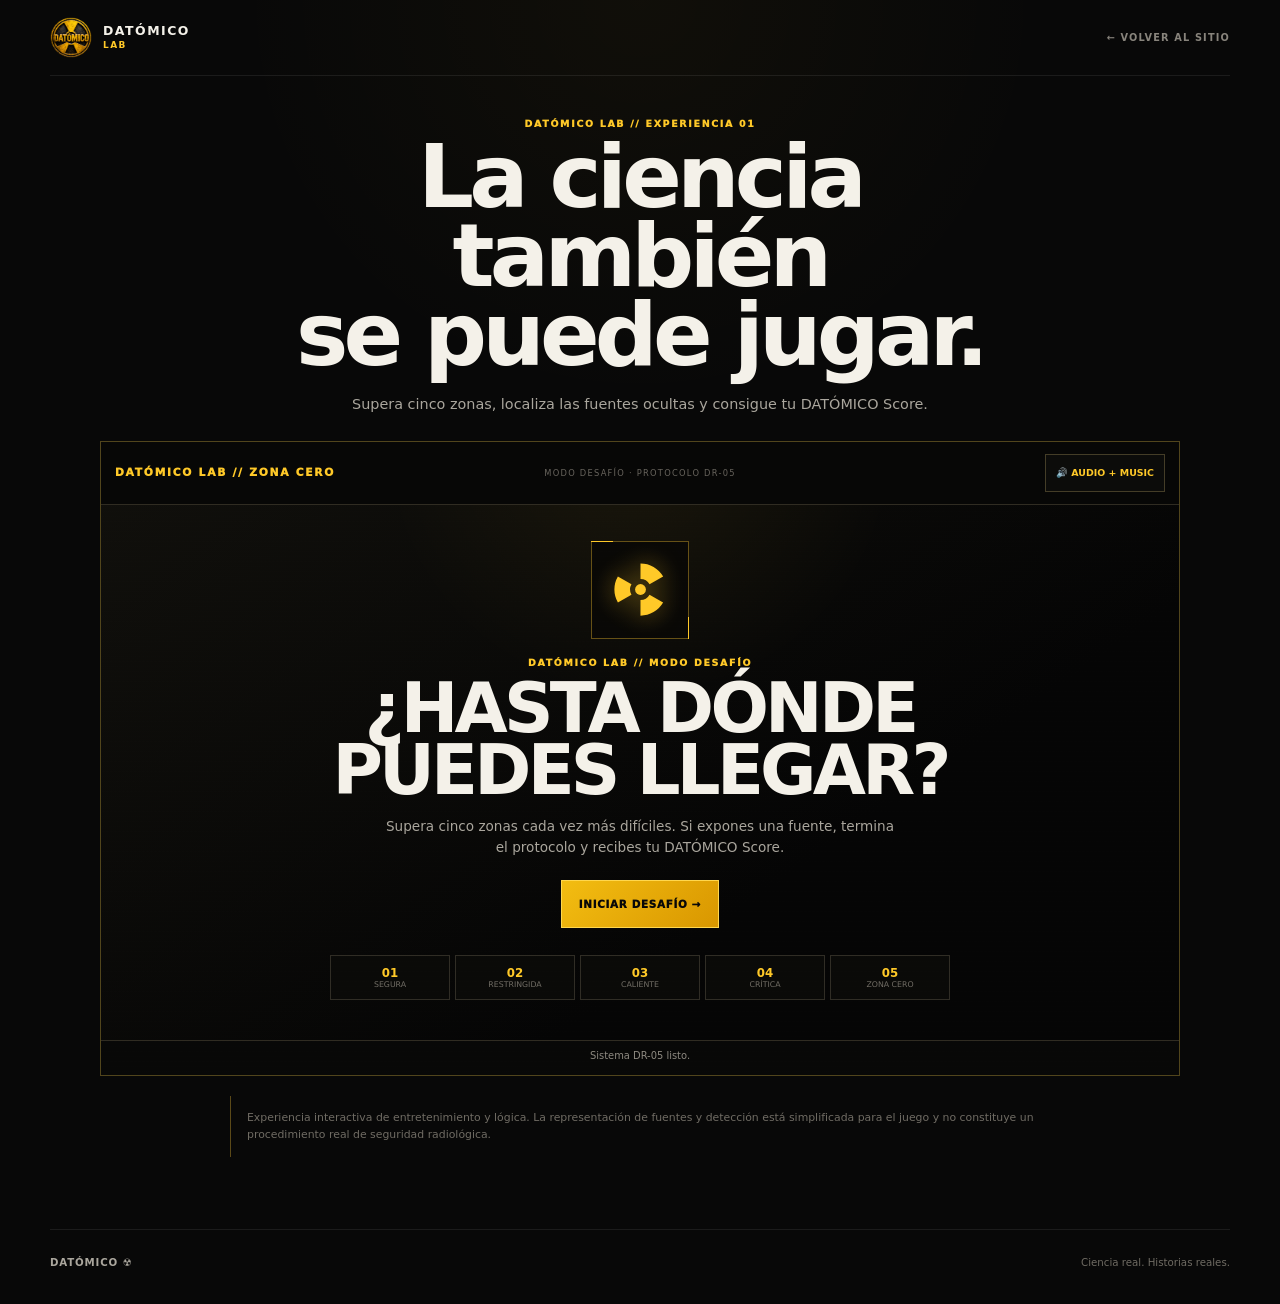
==== lab/index.html @ 13101030 "Add files via upload" ====
<!doctype html>
<html lang="es-MX">
<head>
  <meta charset="utf-8">
  <meta name="viewport" content="width=device-width,initial-scale=1,viewport-fit=cover">
  <title>DATÓMICO LAB | Zona Cero</title>
  <meta name="description" content="DATÓMICO LAB — Zona Cero. Supera cinco zonas de contaminación, localiza las fuentes ocultas y consigue tu DATÓMICO Score.">
  <meta name="robots" content="index,follow,max-image-preview:large">
  <meta name="theme-color" content="#080808">
  <link rel="canonical" href="https://datomicotv.com/lab/">
  <link rel="icon" href="../assets/datomico-logo.png">

  <meta property="og:type" content="website">
  <meta property="og:site_name" content="DATÓMICO">
  <meta property="og:locale" content="es_MX">
  <meta property="og:url" content="https://datomicotv.com/lab/">
  <meta property="og:title" content="DATÓMICO LAB — Zona Cero">
  <meta property="og:description" content="¿Hasta dónde puedes llegar? Supera cinco niveles, consigue tu DATÓMICO Score y reta a la comunidad.">
  <meta property="og:image" content="https://datomicotv.com/assets/og-datomico.jpg">

  <meta name="twitter:card" content="summary_large_image">
  <meta name="twitter:title" content="DATÓMICO LAB — Zona Cero">
  <meta name="twitter:description" content="Supera cinco niveles y reta a la comunidad DATÓMICO.">
  <meta name="twitter:image" content="https://datomicotv.com/assets/og-datomico.jpg">

  <!-- Google Analytics 4 -->
  <script async src="https://www.googletagmanager.com/gtag/js?id=G-4RXF2WEG4E"></script>
  <script>
    window.dataLayer = window.dataLayer || [];
    function gtag(){dataLayer.push(arguments);}
    gtag('js', new Date());
    gtag('config', 'G-4RXF2WEG4E');
  </script>

  <style>
    :root{
      --site-bg:#080808;
      --site-text:#f4f1e9;
      --site-muted:#8f8b82;
      --site-gold:#ffc928;
      --site-line:rgba(255,255,255,.08);
      --site-max:1180px;
    }
    *{box-sizing:border-box}
    html{background:#080808;color-scheme:dark}
    body{
      margin:0;
      min-height:100vh;
      background:
        radial-gradient(circle at 50% 0,rgba(255,201,40,.035),transparent 28%),
        #080808;
      color:var(--site-text);
      font-family:Inter,ui-sans-serif,system-ui,-apple-system,BlinkMacSystemFont,"Segoe UI",sans-serif;
    }
    a{color:inherit;text-decoration:none}
    .site-header{
      width:min(calc(100% - 32px),var(--site-max));
      min-height:76px;
      margin:0 auto;
      display:flex;
      align-items:center;
      justify-content:space-between;
      gap:20px;
      border-bottom:1px solid var(--site-line);
    }
    .site-brand{
      display:flex;
      align-items:center;
      gap:11px;
    }
    .site-brand img{
      width:42px;
      height:42px;
      object-fit:contain;
      display:block;
    }
    .site-brand-copy{
      display:flex;
      flex-direction:column;
      line-height:1.1;
    }
    .site-brand-copy strong{
      font-size:.78rem;
      letter-spacing:.12em;
    }
    .site-brand-copy span{
      margin-top:3px;
      color:var(--site-gold);
      font-size:.56rem;
      font-weight:900;
      letter-spacing:.16em;
    }
    .site-back{
      color:#88847c;
      font-size:.61rem;
      font-weight:850;
      letter-spacing:.12em;
      transition:color .2s ease;
    }
    .site-back:hover{color:var(--site-gold)}
    .page{
      width:min(calc(100% - 24px),1080px);
      margin:0 auto;
      padding:42px 0 72px;
    }
    .page-intro{
      max-width:760px;
      margin:0 auto 26px;
      text-align:center;
    }
    .page-intro .eyebrow{
      color:var(--site-gold);
      font-size:.59rem;
      font-weight:950;
      letter-spacing:.18em;
      margin-bottom:8px;
    }
    .page-intro h1{
      margin:0;
      font-size:clamp(2.6rem,7vw,5.5rem);
      line-height:.9;
      letter-spacing:-.055em;
    }
    .page-intro p{
      max-width:620px;
      margin:18px auto 0;
      color:#aaa69d;
      font-size:.9rem;
      line-height:1.55;
    }
    .disclaimer{
      max-width:820px;
      margin:20px auto 0;
      padding:14px 16px;
      border-left:1px solid #5b4918;
      color:#706c64;
      font-size:.68rem;
      line-height:1.5;
    }
    .site-footer{
      width:min(calc(100% - 32px),var(--site-max));
      margin:0 auto;
      padding:26px 0 36px;
      border-top:1px solid var(--site-line);
      display:flex;
      align-items:center;
      justify-content:space-between;
      gap:16px;
      color:#6f6b63;
      font-size:.64rem;
    }
    .site-footer strong{color:#aaa69d;letter-spacing:.08em}
    @media(max-width:720px){
      .site-header{width:min(calc(100% - 20px),var(--site-max));min-height:66px}
      .site-brand img{width:36px;height:36px}
      .site-back{font-size:.52rem}
      .page{width:min(calc(100% - 10px),1080px);padding:28px 0 50px}
      .page-intro{padding:0 10px}
      .site-footer{width:min(calc(100% - 20px),var(--site-max));flex-direction:column;align-items:flex-start}
    }

    /* ===============================
       DATÓMICO LAB — V10.2 APPROVED
    =============================== */
    #dz102{--y:#ffc928;--yd:#896b16;--ln:#353127;--tx:#f4f1e9;--mu:#918d84;--rd:#e55c46;--gn:#7ed17a;font-family:Inter,system-ui,sans-serif;color:var(--tx)}
    #dz102 *{box-sizing:border-box}#dz102 button,#dz102 a,#dz102 textarea{font:inherit}
    #dz102 .machine{position:relative;overflow:hidden;border:1px solid #51451c;background:radial-gradient(circle at 50% 0,rgba(255,201,40,.06),transparent 31%),linear-gradient(145deg,#11100c,#050505 66%)}
    #dz102 .lines{position:absolute;inset:0;z-index:30;pointer-events:none;opacity:.4;background:repeating-linear-gradient(to bottom,transparent 0,transparent 4px,rgba(255,255,255,.011) 5px)}
    #dz102 .top{position:relative;z-index:31;display:grid;grid-template-columns:1fr auto 1fr;align-items:center;gap:10px;padding:12px 14px;border-bottom:1px solid #302c22;background:#070706}
    #dz102 .brand{color:var(--y);font-size:.67rem;font-weight:950;letter-spacing:.16em}#dz102 .proto{text-align:center;color:#68645d;font-size:.52rem;letter-spacing:.15em}#dz102 .audio{justify-self:end;min-height:38px;padding:0 10px;border:1px solid #443d27;background:#0c0c0a;color:var(--y);font-size:.59rem;font-weight:900;cursor:pointer}
    #dz102 .screen{display:none;position:relative;z-index:2}#dz102 .screen.active{display:block}#dz102 .intro,#dz102 .final{padding:36px 20px 40px;text-align:center}
    #dz102 .symbol{width:98px;height:98px;margin:0 auto 18px;display:grid;place-items:center;position:relative;border:1px solid #665116;background:radial-gradient(circle,rgba(255,201,40,.07),transparent 65%),#090806}#dz102 .symbol:before,#dz102 .symbol:after{content:"";position:absolute;background:var(--y)}#dz102 .symbol:before{width:22px;height:1px;left:-1px;top:-1px}#dz102 .symbol:after{width:1px;height:22px;right:-1px;bottom:-1px}#dz102 .symbol svg{width:63px;height:63px;fill:var(--y);filter:drop-shadow(0 0 12px rgba(255,201,40,.34))}
    #dz102 .kick{color:var(--y);font-size:.59rem;font-weight:950;letter-spacing:.18em;margin-bottom:9px}#dz102 h2{font-size:clamp(2.25rem,7vw,4.3rem);line-height:.91;letter-spacing:-.055em;margin:0 0 14px}#dz102 .intro>p,#dz102 .final>p{max-width:60ch;margin:0 auto 22px;color:#aaa69d;font-size:.85rem;line-height:1.55}
    #dz102 .primary,#dz102 .secondary,#dz102 .facebook,#dz102 .save{min-height:48px;padding:0 17px;display:inline-flex;align-items:center;justify-content:center;border:1px solid;font-size:.65rem;font-weight:950;letter-spacing:.065em;cursor:pointer;text-decoration:none}#dz102 .primary{border-color:#ffd74e;background:linear-gradient(135deg,#f3bd11,#d99700);color:#080808}#dz102 .secondary{border-color:#464239;background:#0c0c0a;color:#c9c5bb}#dz102 .facebook{border-color:#755e1a;background:#11100c;color:var(--y)}#dz102 .save{border-color:#426144;background:#0b120b;color:var(--gn)}
    #dz102 .levels{max-width:620px;margin:27px auto 0;display:grid;grid-template-columns:repeat(5,1fr);gap:5px}#dz102 .lv{padding:10px 4px;border:1px solid #302d25;background:#0a0a08}#dz102 .lv b{display:block;color:var(--y);font-size:.74rem}#dz102 .lv span{display:block;color:#716d65;font-size:.49rem}
    #dz102 .hud{display:grid;grid-template-columns:repeat(5,1fr);border-bottom:1px solid #302c22;background:#080807}#dz102 .hb{padding:10px 11px;border-right:1px solid #302c22;min-width:0}#dz102 .hb:last-child{border-right:0}#dz102 .label{color:#69655e;font-size:.47rem;letter-spacing:.14em;margin-bottom:3px}#dz102 .value{font-size:.84rem;font-weight:950;font-variant-numeric:tabular-nums}#dz102 .gold{color:var(--y)}
    #dz102 .progress{height:3px;background:#171611}#dz102 .progress span{display:block;height:100%;background:linear-gradient(90deg,var(--yd),var(--y));transition:width .3s}
    #dz102 .layout{display:grid;grid-template-columns:minmax(0,1fr) 205px}#dz102 .bz{padding:18px;background:radial-gradient(circle at center,rgba(255,201,40,.025),transparent 56%),#040404;min-width:0}#dz102 .lh{text-align:center;margin-bottom:10px}#dz102 .lh strong{display:block;font-size:.68rem;letter-spacing:.15em}#dz102 .lh span{color:#716d65;font-size:.55rem;letter-spacing:.09em}
    #dz102 .frame{position:relative;max-width:620px;margin:0 auto;padding:14px;border:1px solid #4a4021;background:linear-gradient(145deg,#15140f,#090908);box-shadow:0 14px 35px rgba(0,0,0,.25)}#dz102 .frame:before,#dz102 .frame:after{content:"";position:absolute;width:22px;height:22px;pointer-events:none}#dz102 .frame:before{left:8px;top:8px;border-left:2px solid var(--yd);border-top:2px solid var(--yd)}#dz102 .frame:after{right:8px;bottom:8px;border-right:2px solid var(--yd);border-bottom:2px solid var(--yd)}
    #dz102 .board{--sz:8;display:grid;grid-template-columns:repeat(var(--sz),minmax(0,1fr));gap:3px;width:100%;padding:4px;border:1px solid #29261c;background:#050505}
    #dz102 .cell{aspect-ratio:1/1;width:100%;min-width:0;min-height:0;padding:0;display:grid;place-items:center;border:1px solid #38352c;background:linear-gradient(145deg,#1b1a16,#11110e 55%,#0c0c0a);box-shadow:inset 1px 1px rgba(255,255,255,.025),inset -2px -2px rgba(0,0,0,.45);color:#ddd9cf;font-weight:950;font-size:clamp(.72rem,2.15vw,1.12rem);line-height:1;cursor:pointer;user-select:none}
    #dz102 .cell.revealed{cursor:default;background:#070707;border-color:#24221c;box-shadow:inset 0 0 10px #000}#dz102 .cell.flagged{color:var(--y);border-color:#624e15;background:radial-gradient(circle,rgba(255,201,40,.1),transparent 68%),#11100b;font-size:clamp(1rem,2.8vw,1.45rem);font-weight:950;text-shadow:0 0 8px rgba(255,201,40,.28)}#dz102 .cell.mine{color:var(--rd);border-color:#613128;background:radial-gradient(circle,rgba(229,92,70,.23),#080808 70%)}#dz102 .cell.secured{color:var(--gn);border-color:#355c35;background:radial-gradient(circle,rgba(126,209,122,.22),#080808 70%);animation:secure .5s ease}#dz102 .cell svg{width:62%;height:62%;fill:currentColor;filter:drop-shadow(0 0 7px currentColor)}@keyframes secure{0%{transform:scale(.72);opacity:.2}60%{transform:scale(1.1)}100%{transform:scale(1);opacity:1}}#dz102 .n1{color:#66d1ff}#dz102 .n2{color:#80d27a}#dz102 .n3{color:#ffc928}#dz102 .n4{color:#ff9d58}#dz102 .n5,#dz102 .n6,#dz102 .n7,#dz102 .n8{color:#e55b45}
    #dz102 .review{display:none;margin-top:12px;padding:18px 14px;border:1px solid rgba(126,209,122,.3);background:rgba(126,209,122,.035);text-align:center}#dz102 .review.show{display:block}#dz102 .review.fail{border-color:rgba(229,92,70,.38);background:rgba(229,92,70,.04)}#dz102 .review strong{display:block;color:var(--gn);font-size:.76rem;letter-spacing:.14em}#dz102 .review.fail strong{color:var(--rd)}#dz102 .review p{max-width:55ch;margin:7px auto 15px;color:#99958c;font-size:.65rem}#dz102 .ra{display:flex;justify-content:center;align-items:center;gap:7px;flex-wrap:wrap}#dz102 .ra button{height:52px;padding:0 26px;display:inline-flex;align-items:center;justify-content:center;border:1px solid #665217;background:#171409;color:var(--y);font-size:.61rem;font-weight:900;line-height:1;letter-spacing:.04em;cursor:pointer}#dz102 .ra .dark{border-color:#464239;background:#0c0c0a;color:#bbb7ae}
    #dz102 .side{border-left:1px solid #302c22;padding:17px;background:linear-gradient(#0a0a09,#070706);display:flex;flex-direction:column;gap:14px}#dz102 .side h3{margin:0;font-size:1.02rem}#dz102 .side p{margin:0;color:#918d84;font-size:.69rem;line-height:1.48}#dz102 .scanner{padding:12px;border:1px solid #302e27;background:#0b0b09}#dz102 .bars{display:flex;gap:3px;margin-top:8px}#dz102 .bars i{height:5px;flex:1;background:#26241e}#dz102 .bars i.on{background:#705a19}#dz102 .music{margin-top:7px;color:#706c63;font-size:.55rem}#dz102 .mbox{padding:12px 0;border-top:1px solid #302c22;border-bottom:1px solid #302c22}#dz102 .modes{display:grid;grid-template-columns:1fr 1fr;gap:6px;margin-top:7px}#dz102 .mode{min-height:42px;border:1px solid #39362f;background:#11110f;color:#aaa69e;font-size:.61rem;font-weight:900;cursor:pointer}#dz102 .mode.active{border-color:#786017;color:var(--y);background:#171409}
    #dz102 .status{position:relative;z-index:2;min-height:35px;padding:9px 12px;border-top:1px solid #302c22;background:#080807;text-align:center;color:#8d8980;font-size:.62rem}#dz102 .status.warn{color:var(--y)}#dz102 .status.safe{color:var(--gn)}#dz102 .status.danger{color:var(--rd)}
    #dz102 .card{max-width:520px;margin:20px auto;padding:27px 24px;position:relative;overflow:hidden;border:1px solid #665217;background:radial-gradient(circle at 85% 15%,rgba(255,201,40,.13),transparent 30%),linear-gradient(145deg,#11100c,#050505);text-align:left}#dz102 .card:after{content:"☢";position:absolute;right:-15px;bottom:-52px;font-size:10rem;color:rgba(255,201,40,.045)}#dz102 .cardbrand{color:var(--y);font-size:.61rem;font-weight:950;letter-spacing:.17em}#dz102 .tiny{margin-top:19px;color:#77736a;font-size:.54rem;letter-spacing:.14em}#dz102 .reached{font-size:clamp(3rem,10vw,4.8rem);line-height:.94;font-weight:950;letter-spacing:-.055em}#dz102 .reached span{font-size:.42em;color:#67635b}#dz102 .bigscore{color:var(--y);font-size:2rem;font-weight:950}#dz102 .rank{margin:3px 0 17px;font-size:.7rem;font-weight:950;letter-spacing:.12em}#dz102 .stats{display:grid;grid-template-columns:1fr 1fr;gap:8px;padding-top:14px;border-top:1px solid #302d25}#dz102 .stat span{display:block;color:#6e6a62;font-size:.49rem;letter-spacing:.11em}#dz102 .stat strong{font-size:.77rem}#dz102 .challenge{margin-top:18px;color:#aaa69d;font-size:.69rem}#dz102 .url{color:var(--y);font-weight:900}#dz102 .actions{display:flex;justify-content:center;gap:8px;flex-wrap:wrap;margin-top:19px}#dz102 .help{max-width:570px;margin:12px auto 0;color:#77736d;font-size:.63rem;line-height:1.45}#dz102 .help.ok{color:var(--gn)}#dz102 .help.yellow{color:var(--y)}
    #dz102 .share-fallback{display:none;max-width:570px;margin:14px auto 0;padding:12px;border:1px solid #4a4437;background:#0a0a08;text-align:left}#dz102 .share-fallback.show{display:block}#dz102 .share-fallback textarea{width:100%;min-height:92px;resize:none;padding:10px;border:1px solid #3b382f;background:#060606;color:#d5d1c8;font-size:.71rem;line-height:1.45}
    #dz102 .overlay{display:none;position:absolute;z-index:60;left:12px;right:12px;top:70px;bottom:12px;background:rgba(2,2,2,.92);border:1px solid #655118;place-items:center;padding:18px}#dz102 .overlay.show{display:grid}#dz102 .modal{width:min(100%,440px);padding:15px;border:1px solid #403a2e;background:linear-gradient(145deg,#11100c,#070706);position:relative}#dz102 .mh{padding:3px 44px 12px 3px;text-align:left}#dz102 .mh strong{display:block;font-size:.8rem;letter-spacing:.1em}#dz102 .mh span{color:#7c786f;font-size:.61rem}#dz102 .close{position:absolute;right:12px;top:12px;width:38px;height:38px;border:1px solid #464239;background:#0b0b09;color:#ccc7be;cursor:pointer}#dz102 .pimg{display:block;width:min(100%,320px);height:auto;margin:0 auto;border:1px solid #5b4918}#dz102 .ma{display:flex;justify-content:center;gap:8px;flex-wrap:wrap;margin-top:12px}#dz102 canvas{display:none}
    @media(max-width:720px){#dz102 .top{grid-template-columns:1fr auto}#dz102 .proto{display:none}#dz102 .hud{grid-template-columns:1fr 1fr}#dz102 .hb:nth-child(even){border-right:0}#dz102 .hb:last-child{grid-column:1/-1}#dz102 .layout{grid-template-columns:1fr}#dz102 .side{border-left:0;border-top:1px solid #302c22}#dz102 .bz{padding:7px}#dz102 .frame{padding:8px}#dz102 .lv span{display:none}#dz102 .cell{font-size:clamp(.78rem,4.3vw,1.08rem);font-weight:950}#dz102 .cell.flagged{font-size:clamp(1.15rem,5.5vw,1.45rem);text-shadow:0 0 9px rgba(255,201,40,.35)}#dz102 .cell svg{width:66%;height:66%}#dz102 .overlay{top:64px;padding:10px}#dz102 .pimg{width:min(100%,270px)}#dz102 .ra button{height:50px;padding:0 18px}}
  </style>

  <script type="application/ld+json">
  {
    "@context":"https://schema.org",
    "@type":"VideoGame",
    "name":"DATÓMICO LAB — Zona Cero",
    "url":"https://datomicotv.com/lab/",
    "description":"Juego web de lógica de DATÓMICO con cinco niveles progresivos.",
    "applicationCategory":"Game",
    "operatingSystem":"Web",
    "inLanguage":"es-MX",
    "publisher":{
      "@type":"Organization",
      "name":"DATÓMICO",
      "url":"https://datomicotv.com/"
    }
  }
  </script>
</head>
<body>
  <header class="site-header">
    <a class="site-brand" href="/" aria-label="DATÓMICO">
      <img src="../assets/datomico-logo.png" alt="DATÓMICO">
      <div class="site-brand-copy">
        <strong>DATÓMICO</strong>
        <span>LAB</span>
      </div>
    </a>
    <a class="site-back" href="/">← VOLVER AL SITIO</a>
  </header>

  <main class="page">
    <section class="page-intro">
      <div class="eyebrow">DATÓMICO LAB // EXPERIENCIA 01</div>
      <h1>La ciencia también<br>se puede jugar.</h1>
      <p>Supera cinco zonas, localiza las fuentes ocultas y consigue tu DATÓMICO Score.</p>
    </section>

    <div id="dz102">
      <section class="machine">
        <div class="lines"></div>
        <div class="top">
          <div class="brand">DATÓMICO LAB // ZONA CERO</div>
          <div class="proto">MODO DESAFÍO · PROTOCOLO DR-05</div>
          <button type="button" class="audio" id="audio">🔊 AUDIO + MUSIC</button>
        </div>

        <section class="screen intro active" id="intro">
          <div class="symbol">
            <svg viewBox="0 0 64 64" aria-hidden="true">
              <circle cx="32" cy="32" r="5.5"/>
              <path d="M32 5.5A26.5 26.5 0 0 1 55 18.75L41.2 26.7A10.6 10.6 0 0 0 32 21.4Z"/>
              <path d="M32 5.5A26.5 26.5 0 0 1 55 18.75L41.2 26.7A10.6 10.6 0 0 0 32 21.4Z" transform="rotate(120 32 32)"/>
              <path d="M32 5.5A26.5 26.5 0 0 1 55 18.75L41.2 26.7A10.6 10.6 0 0 0 32 21.4Z" transform="rotate(240 32 32)"/>
            </svg>
          </div>
          <div class="kick">DATÓMICO LAB // MODO DESAFÍO</div>
          <h2>¿HASTA DÓNDE<br>PUEDES LLEGAR?</h2>
          <p>Supera cinco zonas cada vez más difíciles. Si expones una fuente, termina el protocolo y recibes tu DATÓMICO Score.</p>
          <button type="button" class="primary" id="start">INICIAR DESAFÍO →</button>
          <div class="levels">
            <div class="lv"><b>01</b><span>SEGURA</span></div>
            <div class="lv"><b>02</b><span>RESTRINGIDA</span></div>
            <div class="lv"><b>03</b><span>CALIENTE</span></div>
            <div class="lv"><b>04</b><span>CRÍTICA</span></div>
            <div class="lv"><b>05</b><span>ZONA CERO</span></div>
          </div>
        </section>

        <section class="screen" id="game">
          <div class="hud">
            <div class="hb"><div class="label">NIVEL</div><div class="value gold" id="hLevel"></div></div>
            <div class="hb"><div class="label">FUENTES</div><div class="value" id="hMines"></div></div>
            <div class="hb"><div class="label">MARCADORES</div><div class="value" id="hFlags"></div></div>
            <div class="hb"><div class="label">DATÓMICO SCORE</div><div class="value gold" id="hScore"></div></div>
            <div class="hb"><div class="label">TIEMPO</div><div class="value" id="hTime"></div></div>
          </div>

          <div class="progress"><span id="prog"></span></div>

          <div class="layout">
            <div class="bz">
              <div class="lh">
                <strong id="lname"></strong>
                <span id="lspec"></span>
              </div>

              <div class="frame">
                <div class="board" id="board" role="grid" aria-label="Tablero Zona Cero"></div>

                <div class="review" id="review">
                  <strong id="rtitle"></strong>
                  <p id="rtext"></p>
                  <div class="ra">
                    <button type="button" id="next">CONTINUAR →</button>
                    <button type="button" id="result">VER MI RESULTADO →</button>
                    <button type="button" class="dark" id="restart">NUEVO DESAFÍO</button>
                  </div>
                </div>
              </div>
            </div>

            <aside class="side">
              <div class="kick" style="margin:0">PROTOCOLO</div>
              <h3 id="stitle"></h3>
              <p>Los números indican cuántas fuentes existen en las ocho casillas que rodean cada zona.</p>

              <div class="scanner">
                <div class="label">ESCÁNER DR-05</div>
                <div class="value gold" id="scanner"></div>
                <div class="bars" id="bars"><i></i><i></i><i></i><i></i><i></i><i></i><i></i><i></i></div>
                <div class="music">♫ SUSPENSE 8-BIT // INTENSIDAD <span id="intensity"></span></div>
              </div>

              <div class="mbox">
                <div class="label">MODO</div>
                <div class="modes">
                  <button type="button" class="mode active" id="scan">ANALIZAR</button>
                  <button type="button" class="mode" id="flag">⚑ MARCAR</button>
                </div>
              </div>

              <p>El patrón permanece visible hasta que tú decidas avanzar.</p>
            </aside>
          </div>
        </section>

        <section class="screen final" id="final">
          <div class="kick" id="fkick"></div>
          <h2 id="ftitle"></h2>
          <p>Tu resultado está listo. Genera tu tarjeta y reta a la comunidad DATÓMICO.</p>

          <div class="card">
            <div class="cardbrand">DATÓMICO LAB // ZONA CERO</div>
            <div class="tiny">NIVEL ALCANZADO</div>
            <div class="reached" id="flevel"></div>
            <div class="tiny">DATÓMICO SCORE</div>
            <div class="bigscore" id="fscore"></div>
            <div class="rank" id="frank"></div>
            <div class="stats">
              <div class="stat"><span>FUENTES ASEGURADAS</span><strong id="fsources"></strong></div>
              <div class="stat"><span>TIEMPO TOTAL</span><strong id="ftime"></strong></div>
            </div>
            <div class="challenge">¿Puedes llegar más lejos?<br><span class="url">datomicotv.com/lab</span></div>
          </div>

          <div class="actions">
            <button type="button" class="save" id="makePng">▣ GENERAR TARJETA PNG</button>
            <a class="facebook" id="facebookShare"
               href="https://www.facebook.com/sharer/sharer.php?u=https%3A%2F%2Fdatomicotv.com%2Flab%2F"
               target="_blank" rel="noopener noreferrer">
              f&nbsp;&nbsp; COMPARTIR RETO
            </a>
            <button type="button" class="secondary" id="share">↗ COMPARTIR RESULTADO</button>
            <button type="button" class="primary" id="again">NUEVO DESAFÍO</button>
          </div>

          <div class="share-fallback" id="shareFallback">
            <div class="label">TU RESULTADO PARA COMPARTIR</div>
            <textarea id="shareText" readonly></textarea>
          </div>

          <div class="help" id="help">
            Comparte el reto en Facebook y agrega tu tarjeta PNG para mostrar tu puntuación exacta.
          </div>

          <canvas id="canvas" width="1080" height="1350"></canvas>
        </section>

        <div class="status" id="status" aria-live="polite">Sistema DR-05 listo.</div>

        <div class="overlay" id="overlay" aria-hidden="true">
          <div class="modal">
            <button type="button" class="close" id="close">✕</button>
            <div class="mh">
              <strong>TARJETA GENERADA</strong>
              <span>Lista para guardar o compartir</span>
            </div>
            <img class="pimg" id="preview" alt="Tarjeta DATÓMICO LAB">
            <div class="ma">
              <a class="save" id="download" href="#">GUARDAR PNG</a>
              <button type="button" class="secondary" id="modalShare">↗ COMPARTIR</button>
            </div>
          </div>
        </div>
      </section>
    </div>

    <div class="disclaimer">
      Experiencia interactiva de entretenimiento y lógica. La representación de fuentes y detección está simplificada para el juego y no constituye un procedimiento real de seguridad radiológica.
    </div>
  </main>

  <footer class="site-footer">
    <strong>DATÓMICO ☢️</strong>
    <span>Ciencia real. Historias reales.</span>
  </footer>

  <script>
  (() => {
    const root = document.getElementById('dz102');
    if (!root || root.dataset.ready) return;
    root.dataset.ready = '1';

    const L = [
      {s:8,m:8,n:'ZONA SEGURA'},
      {s:10,m:14,n:'ZONA RESTRINGIDA'},
      {s:10,m:18,n:'ZONA CALIENTE'},
      {s:12,m:25,n:'EXPOSICIÓN CRÍTICA'},
      {s:12,m:32,n:'ZONA CERO'}
    ];

    let li=0,cells=[],mode='scan',flags=0,revealed=0,score=0,sources=0,total=0,lt=0;
    let playing=false,resolved=false,lost=false,all=false,first=true,sound=true;
    let clock=null,music=null,step=0,ctx=null;

    const $ = s => root.querySelector(s);
    const board = $('#board');
    const review = $('#review');
    const status = $('#status');

    function track(name, params={}) {
      if (typeof window.gtag === 'function') {
        window.gtag('event', name, {game_name:'zona_cero', ...params});
      }
    }

    function screen(id){
      root.querySelectorAll('.screen').forEach(x=>x.classList.remove('active'));
      $('#'+id).classList.add('active');
    }

    function audio(){
      if(!ctx){
        const AC=window.AudioContext||window.webkitAudioContext;
        if(AC)ctx=new AC();
      }
      if(ctx&&ctx.state==='suspended')ctx.resume();
    }

    function tone(f=440,d=.05,type='square',gain=.02){
      if(!sound)return;
      audio();
      if(!ctx)return;
      const o=ctx.createOscillator(),g=ctx.createGain();
      o.type=type;
      o.frequency.value=f;
      g.gain.setValueAtTime(gain,ctx.currentTime);
      g.gain.exponentialRampToValueAtTime(.001,ctx.currentTime+d);
      o.connect(g);
      g.connect(ctx.destination);
      o.start();
      o.stop(ctx.currentTime+d);
    }

    function stopMusic(){
      clearInterval(music);
      music=null;
    }

    function startMusic(){
      stopMusic();
      step=0;
      const b=[82.4,82.4,92.5,77.8,82.4,73.4,92.5,77.8];
      const a=[329.6,392,466.2,392,311.1,370,440,370];
      const sp=[245,220,200,182,165];
      const sh=[1,1,1.05,1.11,1.17][li];

      music=setInterval(()=>{
        if(!playing||!sound)return;
        const i=step%8;
        if(i%2===0)tone(b[i]*sh,.16,'square',.007);
        tone(a[i]*sh,.07,'square',.004);
        step++;
      },sp[li]);
    }

    function ft(){
      return String(Math.floor(total/60)).padStart(2,'0')+':'+String(total%60).padStart(2,'0');
    }

    function cfg(){return L[li]}

    function near(i){
      const s=cfg().s,r=Math.floor(i/s),c=i%s,out=[];
      for(let dr=-1;dr<=1;dr++){
        for(let dc=-1;dc<=1;dc++){
          if(!dr&&!dc)continue;
          const rr=r+dr,cc=c+dc;
          if(rr>=0&&rr<s&&cc>=0&&cc<s)out.push(rr*s+cc);
        }
      }
      return out;
    }

    function recount(){
      cells.forEach((c,i)=>c.num=c.mine?0:near(i).filter(j=>cells[j].mine).length);
    }

    function rad(){
      return '<svg viewBox="0 0 64 64" aria-hidden="true"><circle cx="32" cy="32" r="5.5"/><path d="M32 5.5A26.5 26.5 0 0 1 55 18.75L41.2 26.7A10.6 10.6 0 0 0 32 21.4Z"/><path d="M32 5.5A26.5 26.5 0 0 1 55 18.75L41.2 26.7A10.6 10.6 0 0 0 32 21.4Z" transform="rotate(120 32 32)"/><path d="M32 5.5A26.5 26.5 0 0 1 55 18.75L41.2 26.7A10.6 10.6 0 0 0 32 21.4Z" transform="rotate(240 32 32)"/></svg>';
    }

    function render(){
      board.innerHTML='';
      cells.forEach((c,i)=>{
        const b=document.createElement('button');
        b.type='button';
        b.className='cell';
        b.setAttribute('role','gridcell');
        b.setAttribute('aria-label','Zona '+(i+1));

        if(c.rev){
          b.classList.add('revealed');
          if(c.mine){
            b.classList.add('mine');
            if(c.sec)b.classList.add('secured');
            b.innerHTML=rad();
          }else if(c.num){
            b.textContent=c.num;
            b.classList.add('n'+c.num);
          }
        }else if(c.flag){
          b.classList.add('flagged');
          b.textContent='⚑';
        }

        if(resolved)b.disabled=true;

        b.addEventListener('click',()=>act(i));
        b.addEventListener('contextmenu',e=>{
          e.preventDefault();
          toggle(i);
        });

        board.appendChild(b);
      });
    }

    function hud(){
      const c=cfg(),safe=c.s*c.s-c.m;
      $('#hLevel').textContent=String(li+1).padStart(2,'0')+' / 05';
      $('#hMines').textContent=c.m;
      $('#hFlags').textContent=flags+' / '+c.m;
      $('#hScore').textContent=String(score).padStart(5,'0');
      $('#hTime').textContent=ft();
      $('#prog').style.width=((li+1)*20)+'%';
      $('#lname').textContent='NIVEL '+String(li+1).padStart(2,'0')+' // '+c.n;
      $('#lspec').textContent=c.s+' × '+c.s+' · '+c.m+' FUENTES · '+revealed+' / '+safe+' SEGURAS';
      $('#stitle').textContent=c.n;
      $('#intensity').textContent=li+1;
      $('#scanner').textContent=li<2?'CAMPO ESTABLE':li<4?'RADIACIÓN ELEVADA':'RIESGO EXTREMO';

      root.querySelectorAll('#bars i').forEach((x,i)=>{
        x.classList.toggle('on',i<Math.min(8,2+li+Math.floor(li/2)));
      });
    }

    function build(){
      const c=cfg(),N=c.s*c.s;
      cells=Array.from({length:N},()=>({mine:false,rev:false,flag:false,num:0,sec:false}));

      const mines=new Set();
      while(mines.size<c.m)mines.add(Math.floor(Math.random()*N));
      mines.forEach(i=>cells[i].mine=true);

      recount();

      flags=0;
      revealed=0;
      lt=0;
      first=true;
      resolved=false;
      playing=true;
      mode='scan';

      review.className='review';
      $('#next').style.display='inline-flex';
      $('#result').style.display='none';
      $('#restart').style.display='none';

      $('#scan').classList.add('active');
      $('#flag').classList.remove('active');

      board.style.setProperty('--sz',c.s);

      render();
      hud();

      status.className='status warn';
      status.textContent='NIVEL '+String(li+1).padStart(2,'0')+' ACTIVO — analiza el campo';

      startMusic();

      track('level_start',{level_number:li+1,level_name:c.n});
    }

    function firstSafe(i){
      if(!first)return;
      first=false;
      if(!cells[i].mine)return;

      const t=cells.findIndex((c,j)=>!c.mine&&j!==i);
      if(t>=0){
        cells[i].mine=false;
        cells[t].mine=true;
        recount();
      }
    }

    function reveal(i){
      const c=cells[i];
      if(c.rev||c.flag||c.mine)return;

      c.rev=true;
      revealed++;

      if(c.num===0){
        near(i).forEach(j=>{
          if(!cells[j].rev&&!cells[j].mine)reveal(j);
        });
      }
    }

    function act(i){
      if(!playing||resolved)return;

      if(mode==='flag'){
        toggle(i);
        return;
      }

      if(cells[i].flag||cells[i].rev)return;

      firstSafe(i);

      if(cells[i].mine){
        cells[i].rev=true;
        lose();
        return;
      }

      const n=revealed;
      reveal(i);
      score+=(revealed-n)*3;

      tone(650,.035,'square',.012);

      render();
      hud();
      check();
    }

    function toggle(i){
      if(!playing||resolved||cells[i].rev)return;

      cells[i].flag=!cells[i].flag;
      flags+=cells[i].flag?1:-1;

      tone(cells[i].flag?510:330,.04,'square',.014);

      render();
      hud();
      check();
    }

    function check(){
      const c=cfg();
      const safe=c.s*c.s-c.m;
      const correct=cells.filter(x=>x.mine&&x.flag).length;

      if(revealed===safe||(flags===c.m&&correct===c.m))win();
    }

    function win(){
      if(resolved)return;

      resolved=true;
      playing=false;
      stopMusic();

      const c=cfg();
      const bonus=(li+1)*1000+Math.max(0,700-lt*5);

      score+=bonus;
      sources+=c.m;

      cells.forEach(x=>{
        if(x.mine){
          x.rev=true;
          x.sec=true;
        }
      });

      render();
      hud();

      [523,659,784,1047].forEach((f,i)=>setTimeout(()=>tone(f,.15,'square',.025),i*95));

      review.className='review show';
      $('#rtitle').textContent=li===4?'☢ LOS 5 NIVELES COMPLETADOS':'✓ NIVEL '+String(li+1).padStart(2,'0')+' ASEGURADO';
      $('#rtext').textContent='Patrón revelado · bonus +'+bonus+' pts. Revísalo todo el tiempo que quieras.';
      $('#next').textContent=li===4?'VER RESULTADO FINAL →':'CONTINUAR AL NIVEL '+String(li+2).padStart(2,'0')+' →';

      status.className='status safe';
      status.textContent='CONTENCIÓN CONFIRMADA — '+c.m+' FUENTES ASEGURADAS';

      track('level_complete',{
        level_number:li+1,
        level_name:c.n,
        result:'win',
        level_time_seconds:lt,
        score:score
      });
    }

    function lose(){
      if(resolved)return;

      resolved=true;
      playing=false;
      lost=true;

      stopMusic();
      tone(100,.3,'sawtooth',.05);

      cells.forEach(x=>{
        if(x.mine)x.rev=true;
      });

      render();

      review.className='review fail show';
      $('#rtitle').textContent='⚠ EXPOSICIÓN CRÍTICA';
      $('#rtext').textContent='El desafío terminó en el Nivel '+(li+1)+'. Las fuentes permanecen visibles para revisar el patrón.';
      $('#next').style.display='none';
      $('#result').style.display='inline-flex';
      $('#restart').style.display='inline-flex';

      status.className='status danger';
      status.textContent='FUENTE EXPUESTA — revisa el patrón o consulta tu resultado';

      track('level_complete',{
        level_number:li+1,
        level_name:cfg().n,
        result:'loss',
        level_time_seconds:lt,
        score:score
      });
    }

    function reached(){return all?5:li+1}

    function rank(){
      if(all)return'CIENTÍFICO DATÓMICO ☢';
      const r=reached();
      if(r>=5)return'INVESTIGADOR';
      if(r===4)return'ANALISTA';
      if(r===3)return'TÉCNICO';
      return'OBSERVADOR';
    }

    function shareText(){
      return '☢️ Llegué al Nivel '+String(reached()).padStart(2,'0')+
        '/05 en DATÓMICO LAB — ZONA CERO con '+score+
        ' puntos. ¿Puedes superarme?';
    }

    function showResult(){
      playing=false;
      stopMusic();

      $('#fkick').textContent=all?'DESAFÍO COMPLETADO':'PROTOCOLO FINALIZADO';
      $('#ftitle').textContent=all?'ZONA CERO SUPERADA':'HASTA AQUÍ LLEGASTE';
      $('#flevel').innerHTML=String(reached()).padStart(2,'0')+' <span>/ 05</span>';
      $('#fscore').textContent=String(score).padStart(5,'0')+' PTS';
      $('#frank').textContent='RANGO // '+rank();
      $('#fsources').textContent=sources;
      $('#ftime').textContent=ft();
      $('#shareFallback').classList.remove('show');

      screen('final');

      status.className=all?'status safe':'status danger';
      status.textContent=all?'DR-05 // DESAFÍO COMPLETADO':'DR-05 // RESULTADO REGISTRADO';

      track('game_complete',{
        result:all?'win':'loss',
        reached_level:reached(),
        score:score,
        sources_secured:sources,
        completion_time_seconds:total
      });
    }

    function start(){
      audio();
      clearInterval(clock);
      stopMusic();

      li=0;
      score=0;
      sources=0;
      total=0;
      lt=0;
      lost=false;
      all=false;

      build();
      screen('game');

      clock=setInterval(()=>{
        if(playing){
          total++;
          lt++;
          hud();
        }
      },1000);

      track('game_start');
    }

    function drawCard(){
      const cv=$('#canvas');
      const c=cv.getContext('2d');
      const W=cv.width,H=cv.height;

      c.clearRect(0,0,W,H);

      const g=c.createLinearGradient(0,0,W,H);
      g.addColorStop(0,'#15130d');
      g.addColorStop(.58,'#080808');
      g.addColorStop(1,'#030303');

      c.fillStyle=g;
      c.fillRect(0,0,W,H);

      c.strokeStyle='#8b6b12';
      c.lineWidth=3;
      c.strokeRect(34,34,W-68,H-68);

      c.strokeStyle='rgba(255,201,40,.35)';
      c.lineWidth=2;
      c.strokeRect(70,70,W-140,H-140);

      c.fillStyle='#ffc928';
      c.font='700 28px Arial';
      c.fillText('DATÓMICO LAB // ZONA CERO',90,120);

      c.fillStyle='#77736a';
      c.font='22px Arial';
      c.fillText('NIVEL ALCANZADO',90,230);

      c.fillStyle='#f4f1e8';
      c.font='900 146px Arial';
      c.fillText(String(reached()).padStart(2,'0'),90,390);

      c.fillStyle='#66625a';
      c.font='700 58px Arial';
      c.fillText('/ 05',300,390);

      c.fillStyle='#77736a';
      c.font='22px Arial';
      c.fillText('DATÓMICO SCORE',90,485);

      c.fillStyle='#ffc928';
      c.font='900 74px Arial';
      c.fillText(String(score).padStart(5,'0')+' PTS',90,585);

      c.fillStyle='#f4f1e8';
      c.font='700 28px Arial';
      c.fillText('RANGO // '+rank(),90,650);

      c.strokeStyle='#39342a';
      c.beginPath();
      c.moveTo(90,720);
      c.lineTo(990,720);
      c.stroke();

      c.fillStyle='#77736a';
      c.font='19px Arial';
      c.fillText('FUENTES ASEGURADAS',90,790);
      c.fillText('TIEMPO TOTAL',575,790);

      c.fillStyle='#f4f1e8';
      c.font='700 34px Arial';
      c.fillText(String(sources),90,840);
      c.fillText(ft(),575,840);

      c.fillStyle='#aaa69d';
      c.font='29px Arial';
      c.fillText('¿Puedes llegar más lejos?',90,1010);

      c.fillStyle='#ffc928';
      c.font='700 28px Arial';
      c.fillText('datomicotv.com/lab',90,1055);

      c.save();
      c.translate(885,1090);
      c.globalAlpha=.08;
      c.fillStyle='#ffc928';
      c.font='220px Arial';
      c.fillText('☢',-90,80);
      c.restore();

      c.fillStyle='#5f5b53';
      c.font='18px Arial';
      c.fillText('DATÓMICO // CIENCIA REAL · HISTORIAS REALES',90,1220);

      const url=cv.toDataURL('image/png');

      $('#preview').src=url;
      $('#download').href=url;
      $('#download').setAttribute('download','datomico-zona-cero-'+score+'.png');

      $('#overlay').classList.add('show');
      $('#overlay').setAttribute('aria-hidden','false');

      $('#help').textContent='Tarjeta generada correctamente.';
      $('#help').className='help ok';

      tone(880,.08,'square',.02);

      track('result_card_generated',{reached_level:reached(),score:score});
    }

    async function tryShare(){
      const text=shareText();
      const url='https://datomicotv.com/lab/';

      if(navigator.share){
        try{
          await navigator.share({
            title:'DATÓMICO LAB — ZONA CERO',
            text:text,
            url:url
          });

          $('#help').textContent='Menú para compartir abierto.';
          $('#help').className='help ok';

          track('result_share',{method:'native_share',reached_level:reached(),score:score});
          return;
        }catch(e){
          if(e&&e.name==='AbortError')return;
        }
      }

      const full=text+' — '+url;

      if(navigator.clipboard && window.isSecureContext){
        try{
          await navigator.clipboard.writeText(full);
          $('#shareText').value=full;
          $('#shareFallback').classList.add('show');
          $('#help').textContent='Resultado copiado al portapapeles. Pégalo en Facebook, WhatsApp o donde quieras.';
          $('#help').className='help ok';
          track('result_share',{method:'clipboard',reached_level:reached(),score:score});
          return;
        }catch(e){}
      }

      $('#shareText').value=full;
      $('#shareFallback').classList.add('show');
      $('#help').textContent='Tu resultado está listo abajo para copiar manualmente.';
      $('#help').className='help yellow';
    }

    $('#start').addEventListener('click',start);
    $('#again').addEventListener('click',start);
    $('#restart').addEventListener('click',start);

    $('#next').addEventListener('click',()=>{
      if(!resolved||lost)return;

      if(li===4){
        all=true;
        showResult();
        return;
      }

      li++;
      build();
    });

    $('#result').addEventListener('click',showResult);

    $('#scan').addEventListener('click',()=>{
      if(resolved)return;
      mode='scan';
      $('#scan').classList.add('active');
      $('#flag').classList.remove('active');
    });

    $('#flag').addEventListener('click',()=>{
      if(resolved)return;
      mode='flag';
      $('#flag').classList.add('active');
      $('#scan').classList.remove('active');
    });

    $('#audio').addEventListener('click',()=>{
      sound=!sound;
      $('#audio').textContent=sound?'🔊 AUDIO + MUSIC':'🔇 AUDIO OFF';

      if(sound){
        audio();
        if(playing)startMusic();
      }else{
        stopMusic();
      }

      track('audio_toggle',{audio_enabled:sound});
    });

    $('#makePng').addEventListener('click',drawCard);
    $('#share').addEventListener('click',tryShare);
    $('#modalShare').addEventListener('click',tryShare);

    $('#facebookShare').addEventListener('click',()=>{
      track('result_share',{method:'facebook_sharer',reached_level:reached(),score:score});
    });

    $('#close').addEventListener('click',()=>{
      $('#overlay').classList.remove('show');
      $('#overlay').setAttribute('aria-hidden','true');
    });

    $('#overlay').addEventListener('click',(e)=>{
      if(e.target===$('#overlay')){
        $('#overlay').classList.remove('show');
        $('#overlay').setAttribute('aria-hidden','true');
      }
    });

    track('lab_view');
  })();
  </script>
</body>
</html>
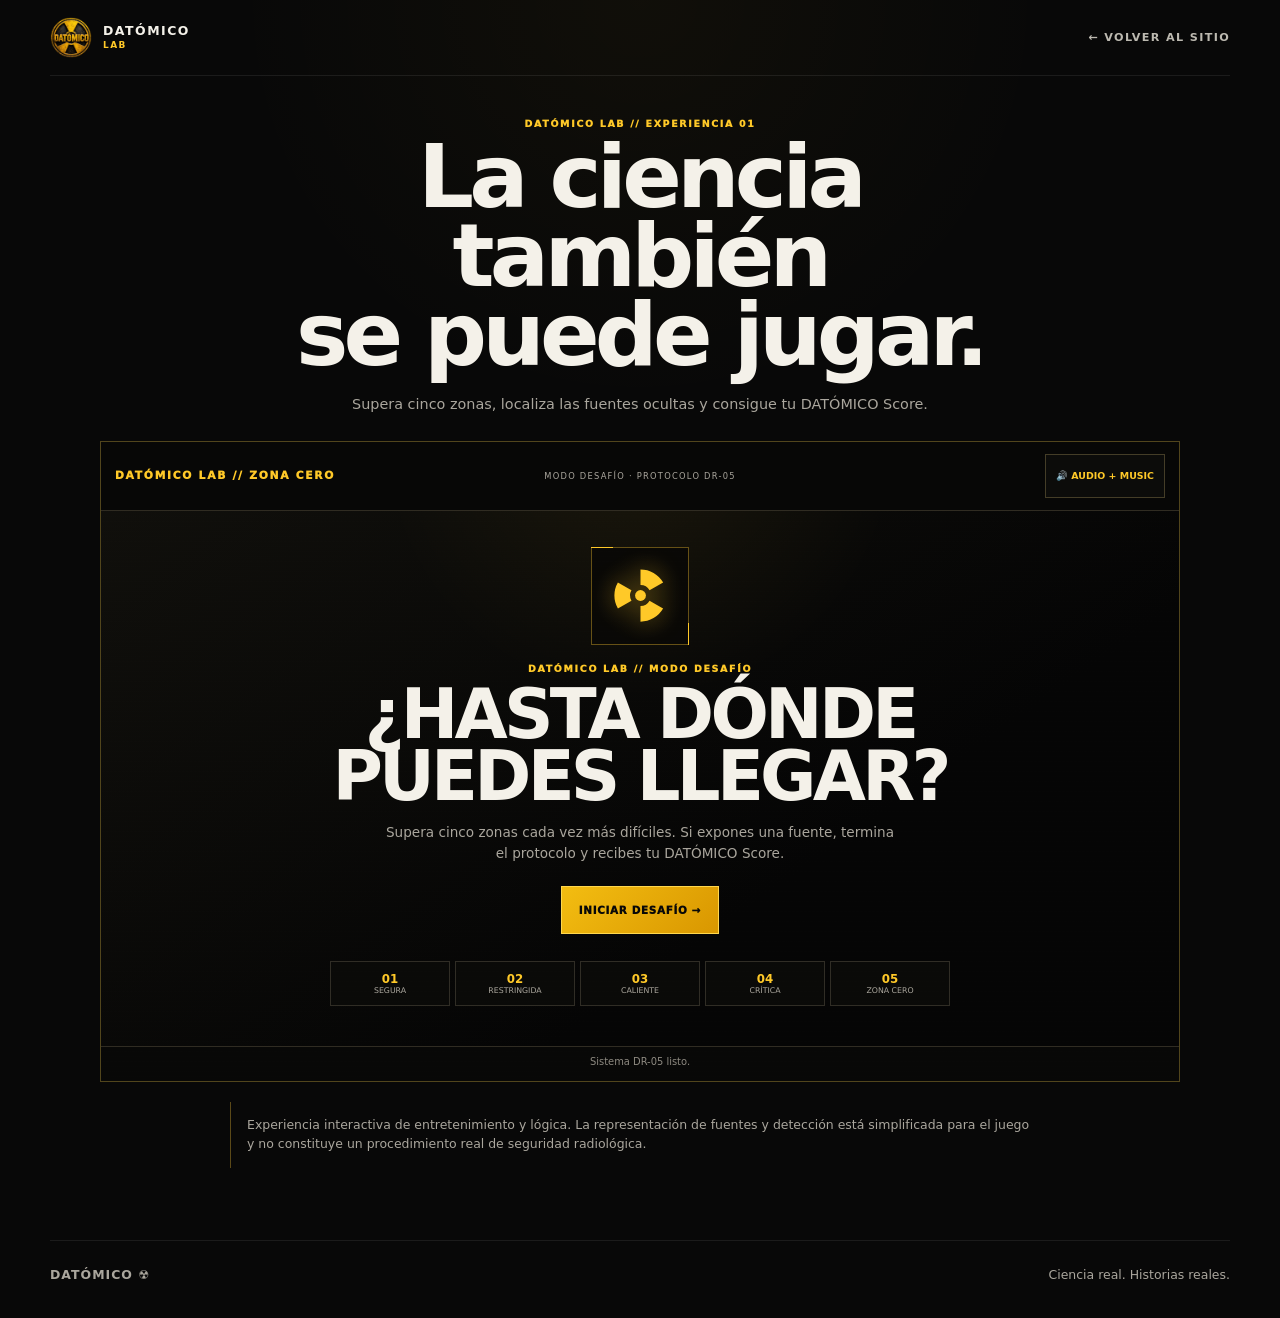
==== commit 96758412: "Improve mobile navigation, page readability, image delivery and LAB SEO" ====
--- a/lab/index.html
+++ b/lab/index.html
@@ -7,13 +7,13 @@
   <meta name="description" content="DATÓMICO LAB — Zona Cero. Supera cinco zonas de contaminación, localiza las fuentes ocultas y consigue tu DATÓMICO Score.">
   <meta name="robots" content="index,follow,max-image-preview:large">
   <meta name="theme-color" content="#080808">
-  <link rel="canonical" href="https://datomicotv.com/lab/">
-  <link rel="icon" href="../assets/datomico-logo.png">
+  <link rel="canonical" href="https://datomicotv.com/lab">
+  <link rel="icon" href="../assets/favicon.png">
 
   <meta property="og:type" content="website">
   <meta property="og:site_name" content="DATÓMICO">
   <meta property="og:locale" content="es_MX">
-  <meta property="og:url" content="https://datomicotv.com/lab/">
+  <meta property="og:url" content="https://datomicotv.com/lab">
   <meta property="og:title" content="DATÓMICO LAB — Zona Cero">
   <meta property="og:description" content="¿Hasta dónde puedes llegar? Supera cinco niveles, consigue tu DATÓMICO Score y reta a la comunidad.">
   <meta property="og:image" content="https://datomicotv.com/assets/og-datomico.jpg">
@@ -187,6 +187,16 @@
     #dz102 .share-fallback{display:none;max-width:570px;margin:14px auto 0;padding:12px;border:1px solid #4a4437;background:#0a0a08;text-align:left}#dz102 .share-fallback.show{display:block}#dz102 .share-fallback textarea{width:100%;min-height:92px;resize:none;padding:10px;border:1px solid #3b382f;background:#060606;color:#d5d1c8;font-size:.71rem;line-height:1.45}
     #dz102 .overlay{display:none;position:absolute;z-index:60;left:12px;right:12px;top:70px;bottom:12px;background:rgba(2,2,2,.92);border:1px solid #655118;place-items:center;padding:18px}#dz102 .overlay.show{display:grid}#dz102 .modal{width:min(100%,440px);padding:15px;border:1px solid #403a2e;background:linear-gradient(145deg,#11100c,#070706);position:relative}#dz102 .mh{padding:3px 44px 12px 3px;text-align:left}#dz102 .mh strong{display:block;font-size:.8rem;letter-spacing:.1em}#dz102 .mh span{color:#7c786f;font-size:.61rem}#dz102 .close{position:absolute;right:12px;top:12px;width:38px;height:38px;border:1px solid #464239;background:#0b0b09;color:#ccc7be;cursor:pointer}#dz102 .pimg{display:block;width:min(100%,320px);height:auto;margin:0 auto;border:1px solid #5b4918}#dz102 .ma{display:flex;justify-content:center;gap:8px;flex-wrap:wrap;margin-top:12px}#dz102 canvas{display:none}
     @media(max-width:720px){#dz102 .top{grid-template-columns:1fr auto}#dz102 .proto{display:none}#dz102 .hud{grid-template-columns:1fr 1fr}#dz102 .hb:nth-child(even){border-right:0}#dz102 .hb:last-child{grid-column:1/-1}#dz102 .layout{grid-template-columns:1fr}#dz102 .side{border-left:0;border-top:1px solid #302c22}#dz102 .bz{padding:7px}#dz102 .frame{padding:8px}#dz102 .lv span{display:none}#dz102 .cell{font-size:clamp(.78rem,4.3vw,1.08rem);font-weight:950}#dz102 .cell.flagged{font-size:clamp(1.15rem,5.5vw,1.45rem);text-shadow:0 0 9px rgba(255,201,40,.35)}#dz102 .cell svg{width:66%;height:66%}#dz102 .overlay{top:64px;padding:10px}#dz102 .pimg{width:min(100%,270px)}#dz102 .ra button{height:50px;padding:0 18px}}
+  /* Readability and safe areas; approved game layout and rules preserved. */
+    :where(a,button,textarea):focus-visible{outline:3px solid #ffc928;outline-offset:3px}
+    body{padding-left:env(safe-area-inset-left);padding-right:env(safe-area-inset-right)}
+    .site-back{min-height:44px;display:flex;align-items:center;font-size:.7rem;color:#bcb9b0}
+    .disclaimer,.site-footer{color:#aaa69d;font-size:.78rem}
+    .site-footer{padding-bottom:max(36px,env(safe-area-inset-bottom))}
+    #dz102 .label,#dz102 .lv span,#dz102 .proto,#dz102 .lh span,#dz102 .music,#dz102 .tiny,#dz102 .stat span,#dz102 .help,#dz102 .mh span{color:#aaa69d}
+    #dz102 .audio,#dz102 .mode,#dz102 .close{min-height:44px}
+    #dz102 .close{width:44px}
+    @media(prefers-reduced-motion:reduce){*,*::before,*::after{animation:none!important;transition:none!important}}
   </style>
 
   <script type="application/ld+json">
@@ -194,7 +204,7 @@
     "@context":"https://schema.org",
     "@type":"VideoGame",
     "name":"DATÓMICO LAB — Zona Cero",
-    "url":"https://datomicotv.com/lab/",
+    "url":"https://datomicotv.com/lab",
     "description":"Juego web de lógica de DATÓMICO con cinco niveles progresivos.",
     "applicationCategory":"Game",
     "operatingSystem":"Web",
@@ -210,7 +220,7 @@
 <body>
   <header class="site-header">
     <a class="site-brand" href="/" aria-label="DATÓMICO">
-      <img src="../assets/datomico-logo.png" alt="DATÓMICO">
+      <img src="../assets/datomico-logo.webp" width="400" height="400" alt="DATÓMICO">
       <div class="site-brand-copy">
         <strong>DATÓMICO</strong>
         <span>LAB</span>
@@ -276,7 +286,7 @@
               </div>
 
               <div class="frame">
-                <div class="board" id="board" role="grid" aria-label="Tablero Zona Cero"></div>
+                <div class="board" id="board" role="group" aria-label="Tablero Zona Cero"></div>
 
                 <div class="review" id="review">
                   <strong id="rtitle"></strong>
@@ -435,7 +445,7 @@
       const o=ctx.createOscillator(),g=ctx.createGain();
       o.type=type;
       o.frequency.value=f;
-      g.gain.setValueAtTime(gain,ctx.currentTime);
+      g.gain.setValueAtTime(Math.min(gain * 2.6, 0.12), ctx.currentTime);
       g.gain.exponentialRampToValueAtTime(.001,ctx.currentTime+d);
       o.connect(g);
       g.connect(ctx.destination);
@@ -492,13 +502,14 @@
     }
 
     function render(){
+      const focusedIndex = Array.from(board.children).indexOf(document.activeElement);
       board.innerHTML='';
       cells.forEach((c,i)=>{
         const b=document.createElement('button');
         b.type='button';
         b.className='cell';
-        b.setAttribute('role','gridcell');
-        b.setAttribute('aria-label','Zona '+(i+1));
+        const state = c.rev ? (c.mine ? (c.sec ? 'fuente asegurada' : 'fuente expuesta') : c.num + ' fuentes adyacentes') : c.flag ? 'marcada' : 'sin explorar';
+        b.setAttribute('aria-label','Zona '+(i+1)+': '+state);
 
         if(c.rev){
           b.classList.add('revealed');
@@ -525,6 +536,7 @@
 
         board.appendChild(b);
       });
+      if (focusedIndex >= 0 && !resolved) board.children[focusedIndex]?.focus({preventScroll:true});
     }
 
     function hud(){
@@ -916,7 +928,7 @@
 
     async function tryShare(){
       const text=shareText();
-      const url='https://datomicotv.com/lab/';
+      const url='https://datomicotv.com/lab';
 
       if(navigator.share){
         try{
